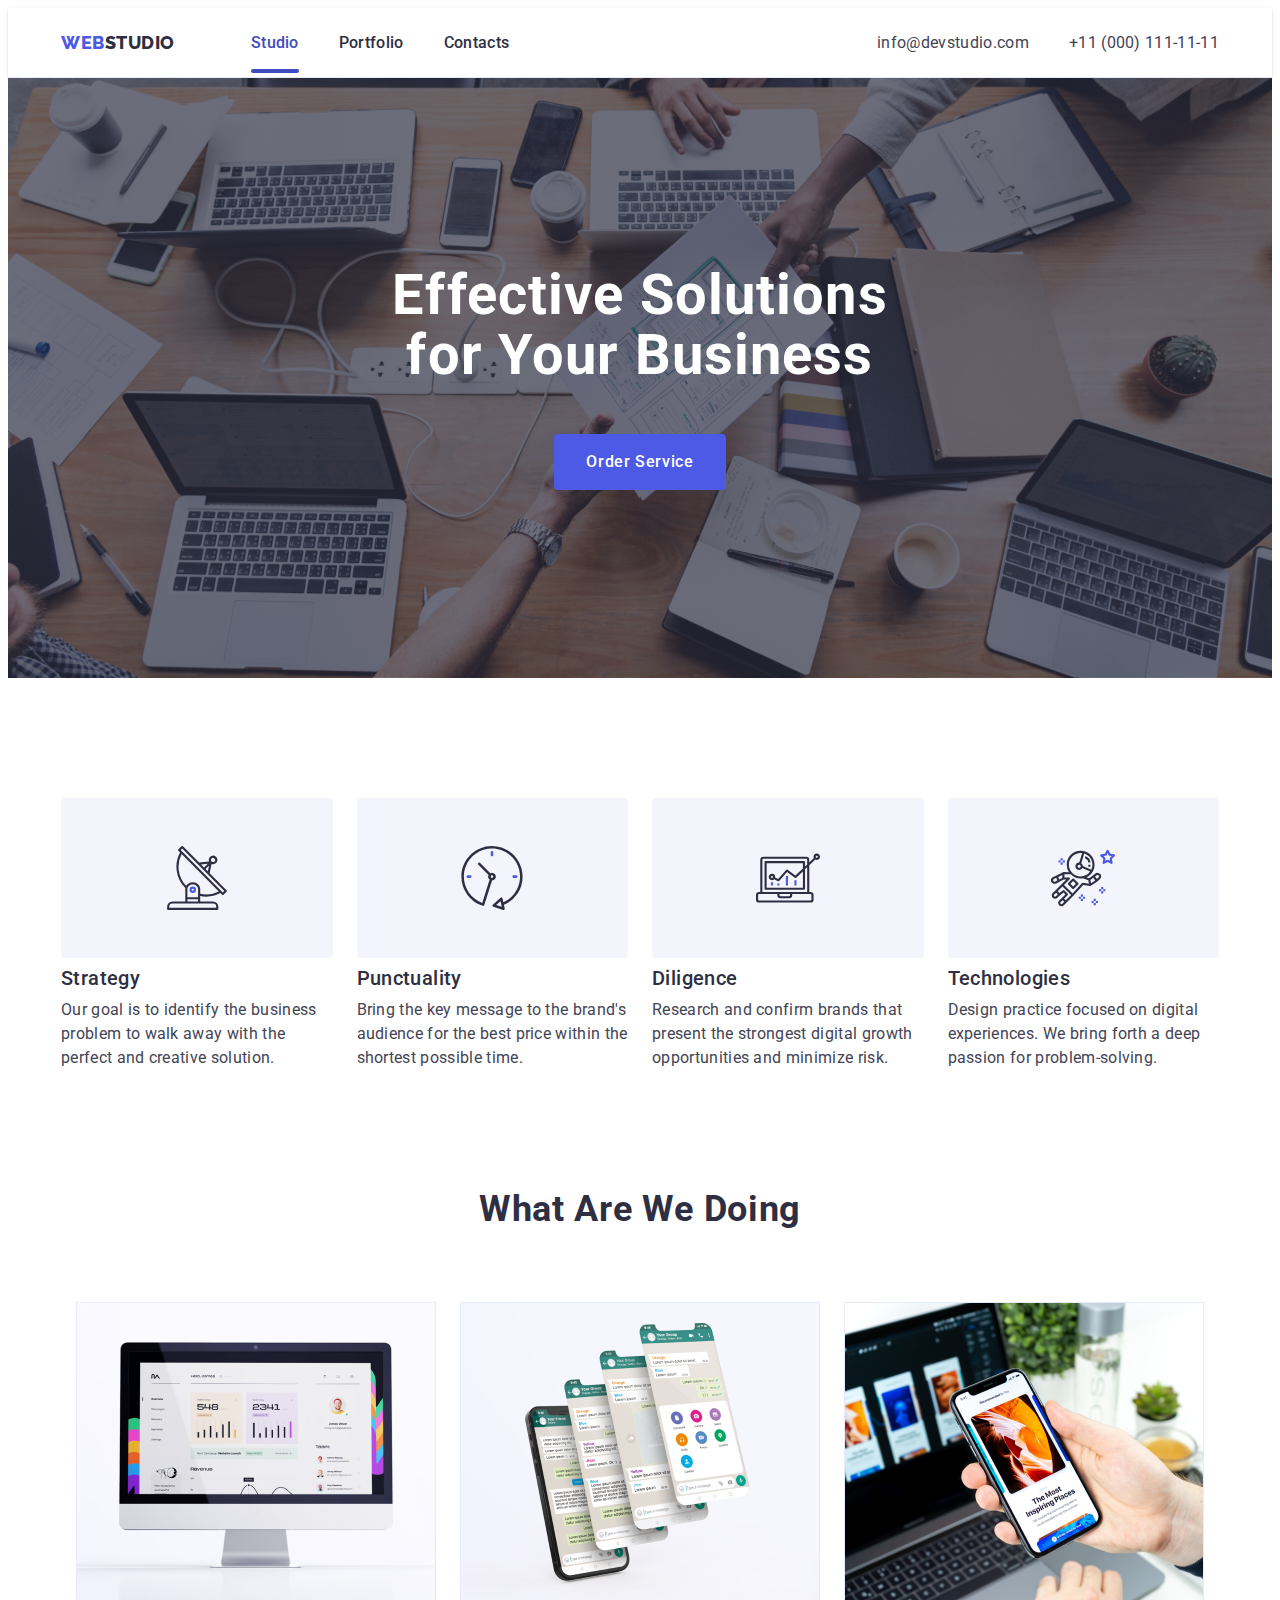
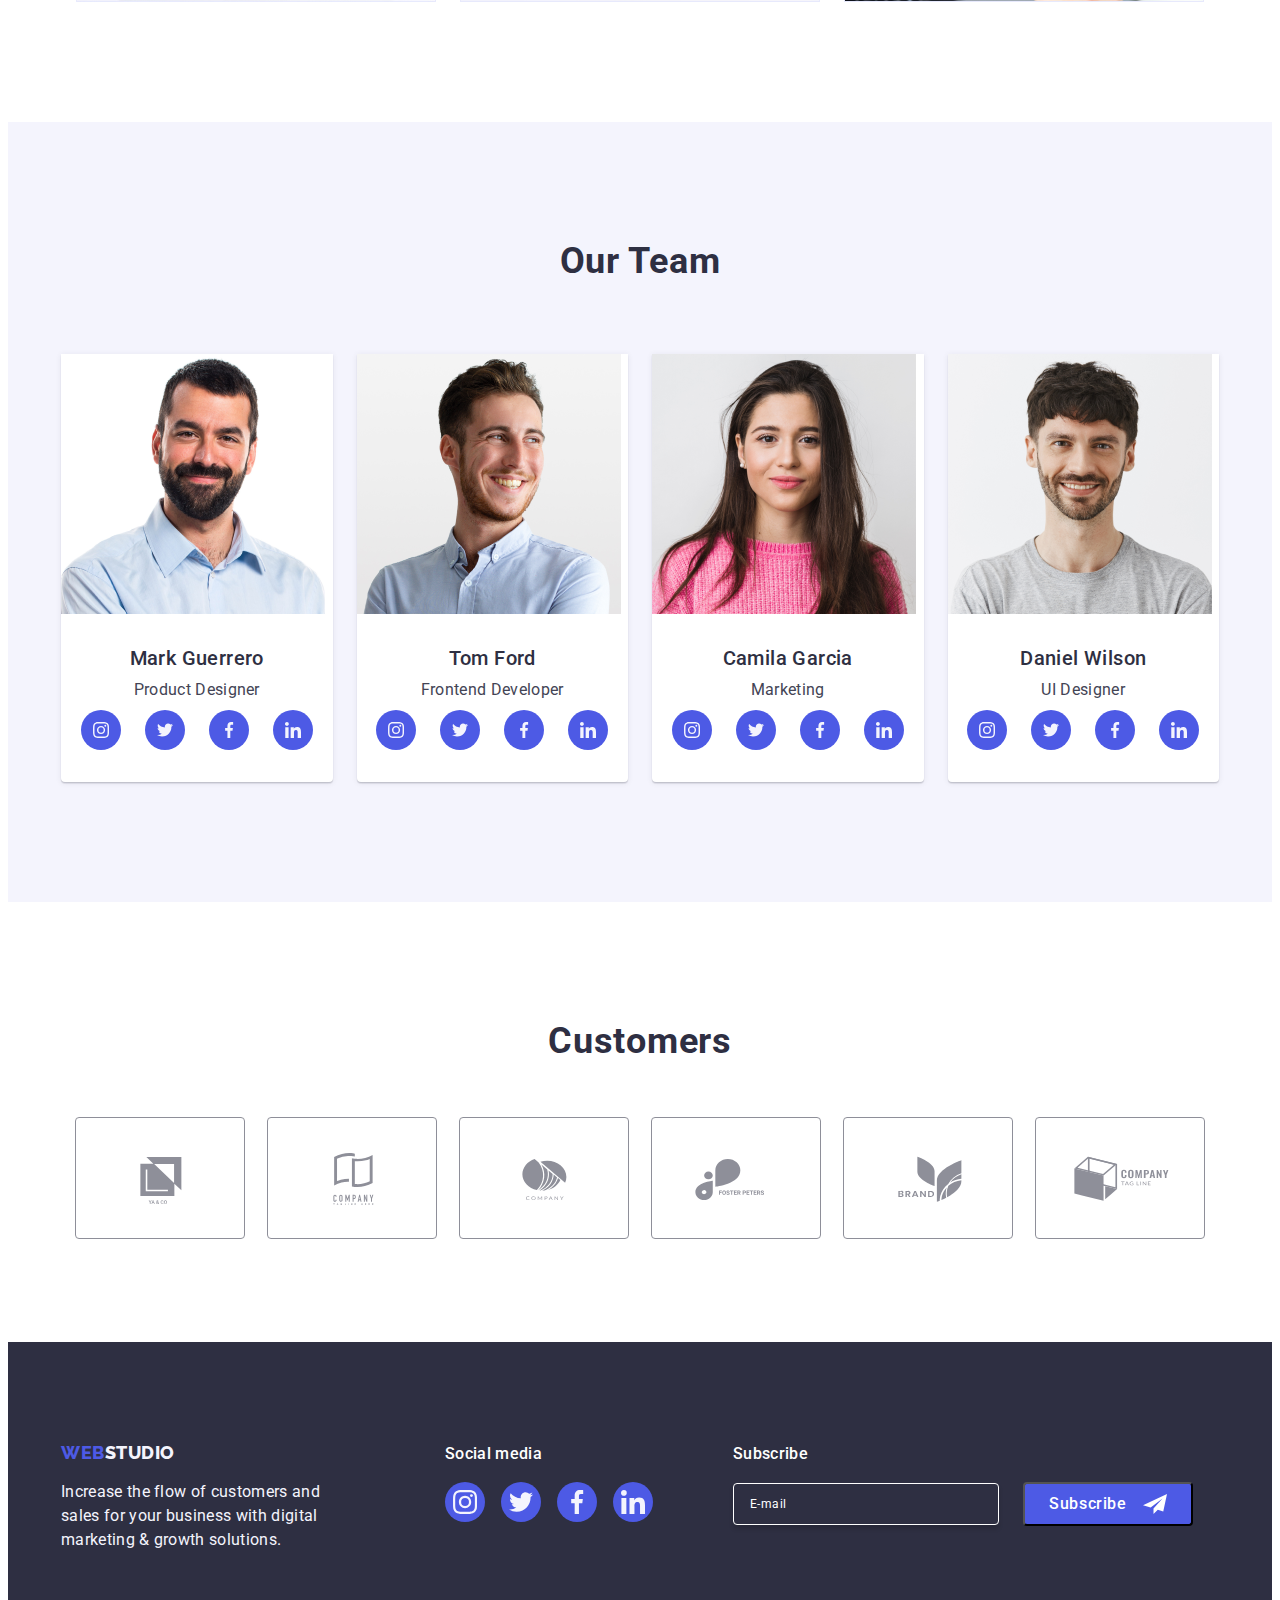
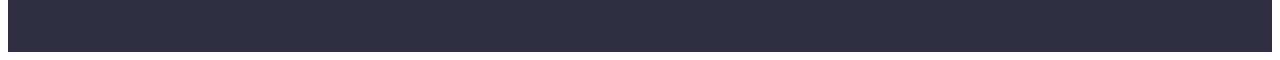
==== index.html @ 2dbfa227 "add" ====
<!DOCTYPE html>
<html lang="en">
  <head>
    <meta charset="UTF-8" />
    <meta http-equiv="X-UA-Compatible" content="IE=edge" />
    <meta name="viewport" content="width=device-width, initial-scale=1.0" />
    <title>goit-markup-hw-01</title>
    <link rel="preconnect" href="https://fonts.googleapis.com" />
    <link rel="preconnect" href="https://fonts.gstatic.com" crossorigin />
    <link
      href="https://fonts.googleapis.com/css2?family=Raleway:wght@800&family=Roboto:wght@400;500;700;900&display=swap"
      rel="stylesheet"
    />
    <link
      rel="stylesheet"
      href="https://cdnjs.cloudflare.com/ajax/libs/modern-normalize/2.0.0/modern-normalize.min.css"
      integrity="sha512-4xo8blKMVCiXpTaLzQSLSw3KFOVPWhm/TRtuPVc4WG6kUgjH6J03IBuG7JZPkcWMxJ5huwaBpOpnwYElP/m6wg=="
      crossorigin="anonymous"
      referrerpolicy="no-referrer"
    />
    <link rel="stylesheet" href="./css/styles.css" />
  </head>
  <body>
    <!--Header blok-->
    <header class="header">
      <div class="container header-container">
        <nav class="nav">
          <a class="link link-web" href="./index.html">Web<span class="dark-link">Studio</span></a>
          <ul class="list">
            <li class="list-sublist">
              <a class="link sublist active" href="./index.html">Studio</a>
            </li>
            <li class="list-sublist">
              <a class="link sublist" href="./portfolio.html">Portfolio</a>
            </li>
            <li class="list-sublist">
              <a class="link sublist" href="">Contacts</a>
            </li>
          </ul>
        </nav>
        <address class="address">
          <ul class="list address-list">
            <li>
              <a class="list link address-item" href="mailto:info@devstudio.com"
                >info@devstudio.com</a
              >
            </li>
            <li>
              <a class="list link address-item" href="tel:+110001111111">+11 (000) 111-11-11</a>
            </li>
          </ul>
        </address>
      </div>
    </header>
    <!--Main blok-->
    <main class="main">
      <!--Hero section-->
      <section class="hero">
        <div class="container">
          <h1 class="title main-title">Effective Solutions for Your Business</h1>
          <button class="button-hero" type="button" data-modal-open>Order Service</button>
        </div>
      </section>
      <!--Feature section-->
      <section class="feature">
        <div class="container container-feature">
          <h2 hidden class="visually-hidden">future opportunities</h2>
          <ul class="list list-feature">
            <li class="feature-item">
              <div class="item-feature-icon">
                <svg class="icon-feature" width="64" height="64">
                  <use href="./images/icons.svg#antenna-1"></use>
                </svg>
              </div>
              <h3 class="feature-title">Strategy</h3>
              <p class="feature-text">
                Our goal is to identify the business problem to walk away with the perfect and
                creative solution.
              </p>
            </li>
            <li class="feature-item">
              <div class="item-feature-icon">
                <svg class="icon-feature" width="64" height="64">
                  <use href="./images/icons.svg#clock-1"></use>
                </svg>
              </div>
              <h3 class="feature-title">Punctuality</h3>
              <p class="feature-text">
                Bring the key message to the brand's audience for the best price within the shortest
                possible time.
              </p>
            </li>
            <li class="feature-item">
              <div class="item-feature-icon">
                <svg class="icon-feature" width="64" height="64">
                  <use href="./images/icons.svg#diagram-1"></use>
                </svg>
              </div>
              <h3 class="feature-title">Diligence</h3>
              <p class="feature-text">
                Research and confirm brands that present the strongest digital growth opportunities
                and minimize risk.
              </p>
            </li>
            <li class="feature-item">
              <div class="item-feature-icon">
                <svg class="icon-feature" width="64" height="64">
                  <use href="./images/icons.svg#astronaut-1"></use>
                </svg>
              </div>
              <h3 class="feature-title">Technologies</h3>
              <p class="feature-text">
                Design practice focused on digital experiences. We bring forth a deep passion for
                problem-solving.
              </p>
            </li>
          </ul>
        </div>
      </section>
      <!--Doing section-->
      <section class="doing">
        <div class="container doing-container">
          <h2 class="title title-doing">What are we doing</h2>
          <ul class="list picture-list">
            <li class="doing-img">
              <img
                class="doing-item"
                src="./images/img1doing.jpg"
                alt="laptop"
                width="360"
                height="300"
              />
            </li>
            <li class="doing-img">
              <img
                class="doing-item"
                src="./images/img2doing.jpg"
                alt="phons"
                width="360"
                height="300"
              />
            </li>
            <li class="doing-img">
              <img
                class="doing-item"
                src="./images/img3doing.jpg"
                alt="laptop and phon"
                width="360"
                height="300"
              />
            </li>
          </ul>
        </div>
      </section>
      <!--Team section-->
      <section class="team">
        <div class="container">
          <h2 class="title title-team">Our Team</h2>
          <ul class="list list-team">
            <li class="item">
              <img
                class="team-foto"
                src="./images/imgMarkGuerrero.jpg"
                alt="Product Designer"
                width="264"
                height="260"
              />
              <div class="team-bottomcard">
                <h3 class="team-title">Mark Guerrero</h3>
                <p class="team-text">Product Designer</p>
                <ul class="team-items">
                  <li class="team-item">
                    <a class="link-team" href="">
                      <svg class="icon-team" width="16" height="16">
                        <use href="./images/icons.svg#instagram"></use>
                      </svg>
                    </a>
                  </li>
                  <li class="team-item">
                    <a class="link-team" href="">
                      <svg class="icon-team" width="16" height="16">
                        <use href="./images/icons.svg#twitter"></use>
                      </svg>
                    </a>
                  </li>
                  <li class="team-item">
                    <a class="link-team" href="">
                      <svg class="icon-team" width="16" height="16">
                        <use href="./images/icons.svg#facebook"></use>
                      </svg>
                    </a>
                  </li>
                  <li class="team-item">
                    <a class="link-team" href="">
                      <svg class="icon-team" width="16" height="16">
                        <use href="./images/icons.svg#linkedin"></use>
                      </svg>
                    </a>
                  </li>
                </ul>
              </div>
            </li>
            <li class="item">
              <img
                class="team-foto"
                src="./images/imgTomFord.jpg"
                alt="Frontend Developer"
                width="264"
                height="260"
              />
              <div class="team-bottomcard">
                <h3 class="team-title">Tom Ford</h3>
                <p class="team-text">Frontend Developer</p>
                <ul class="team-items">
                  <li class="team-item">
                    <a class="link-team" href="">
                      <svg class="icon-team" width="16" height="16">
                        <use href="./images/icons.svg#instagram"></use>
                      </svg>
                    </a>
                  </li>
                  <li class="team-item">
                    <a class="link-team" href="">
                      <svg class="icon-team" width="16" height="16">
                        <use href="./images/icons.svg#twitter"></use>
                      </svg>
                    </a>
                  </li>
                  <li class="team-item">
                    <a class="link-team" href="">
                      <svg class="icon-team" width="16" height="16">
                        <use href="./images/icons.svg#facebook"></use>
                      </svg>
                    </a>
                  </li>
                  <li class="team-item">
                    <a class="link-team" href="">
                      <svg class="icon-team" width="16" height="16">
                        <use href="./images/icons.svg#linkedin"></use>
                      </svg>
                    </a>
                  </li>
                </ul>
              </div>
            </li>
            <li class="item">
              <img
                class="team-foto"
                src="./images/imgCamilaGarcia.jpg"
                alt="Marketing"
                width="264"
                height="260"
              />
              <div class="team-bottomcard">
                <h3 class="team-title">Camila Garcia</h3>
                <p class="team-text">Marketing</p>
                <ul class="team-items">
                  <li class="team-item">
                    <a class="link-team" href="">
                      <svg class="icon-team" width="16" height="16">
                        <use href="./images/icons.svg#instagram"></use>
                      </svg>
                    </a>
                  </li>
                  <li class="team-item">
                    <a class="link-team" href="">
                      <svg class="icon-team" width="16" height="16">
                        <use href="./images/icons.svg#twitter"></use>
                      </svg>
                    </a>
                  </li>
                  <li class="team-item">
                    <a class="link-team" href="">
                      <svg class="icon-team" width="16" height="16">
                        <use href="./images/icons.svg#facebook"></use>
                      </svg>
                    </a>
                  </li>
                  <li class="team-item">
                    <a class="link-team" href="">
                      <svg class="icon-team" width="16" height="16">
                        <use href="./images/icons.svg#linkedin"></use>
                      </svg>
                    </a>
                  </li>
                </ul>
              </div>
            </li>
            <li class="item">
              <img
                class="team-foto"
                src="./images/imgDanielWilson.jpg"
                alt="UI Designer"
                width="264"
                height="260"
              />
              <div class="team-bottomcard">
                <h3 class="team-title">Daniel Wilson</h3>
                <p class="team-text">UI Designer</p>
                <ul class="team-items">
                  <li class="team-item">
                    <a class="link-team" href="">
                      <svg class="icon-team" width="16" height="16">
                        <use href="./images/icons.svg#instagram"></use>
                      </svg>
                    </a>
                  </li>
                  <li class="team-item">
                    <a class="link-team" href="">
                      <svg class="icon-team" width="16" height="16">
                        <use href="./images/icons.svg#twitter"></use>
                      </svg>
                    </a>
                  </li>
                  <li class="team-item">
                    <a class="link-team" href="">
                      <svg class="icon-team" width="16" height="16">
                        <use href="./images/icons.svg#facebook"></use>
                      </svg>
                    </a>
                  </li>
                  <li class="team-item">
                    <a class="link-team" href="">
                      <svg class="icon-team" width="16" height="16">
                        <use href="./images/icons.svg#linkedin"></use>
                      </svg>
                    </a>
                  </li>
                </ul>
              </div>
            </li>
          </ul>
        </div>
      </section>
      <!--Customers blok-->
      <section class="customers">
        <div class="container">
          <h2 class="title title-customer">Customers</h2>
          <ul class="list-coctumers">
            <li class="item-customer">
              <a class="link customer-link" href="">
                <svg class="icon-customer" width="104" height="56">
                  <use href="./images/icons.svg#Logo-1"></use>
                </svg>
              </a>
            </li>
            <li class="item-customer">
              <a class="link customer-link" href="">
                <svg class="icon-customer" width="104" height="56">
                  <use href="./images/icons.svg#Logo-2"></use>
                </svg>
              </a>
            </li>
            <li class="item-customer">
              <a class="link customer-link" href="">
                <svg class="icon-customer" width="104" height="56">
                  <use href="./images/icons.svg#Logo-3"></use>
                </svg>
              </a>
            </li>
            <li class="item-customer">
              <a class="link customer-link" href="">
                <svg class="icon-customer" width="104" height="56">
                  <use href="./images/icons.svg#Logo-4"></use>
                </svg>
              </a>
            </li>
            <li class="item-customer">
              <a class="link customer-link" href="">
                <svg class="icon-customer" width="104" height="56">
                  <use href="./images/icons.svg#Logo-5"></use>
                </svg>
              </a>
            </li>
            <li class="item-customer">
              <a class="link customer-link" href="">
                <svg class="icon-customer" width="104" height="56">
                  <use href="./images/icons.svg#Logo-6"></use>
                </svg>
              </a>
            </li>
          </ul>
        </div>
      </section>
    </main>

    <!--Footer blok-->

    <footer class="footer">
      <div class="container footer-container">
        <div class="footerblok">
          <a class="link link-web" href="./index.html">Web<span class="wite-link">Studio</span></a>
          <p class="footer-text">
            Increase the flow of customers and sales for your business with digital marketing &
            growth solutions.
          </p>
        </div>
        <div class="social-footerblok">
          <p class="foter-title">Social media</p>
          <ul class="footer-items">
            <li class="footer-item">
              <a class="link-footer" href="">
                <svg class="icon-footer" width="24" height="24">
                  <use href="./images/icons.svg#instagram"></use>
                </svg>
              </a>
            </li>
            <li class="footer-item">
              <a class="link-footer" href="">
                <svg class="icon-footer" width="24" height="24">
                  <use href="./images/icons.svg#twitter"></use>
                </svg>
              </a>
            </li>
            <li class="footer-item">
              <a class="link-footer" href="">
                <svg class="icon-footer" width="24" height="24">
                  <use href="./images/icons.svg#facebook"></use>
                </svg>
              </a>
            </li>
            <li class="footer-item">
              <a class="link-footer" href="">
                <svg class="icon-footer" width="24" height="24">
                  <use href="./images/icons.svg#linkedin"></use>
                </svg>
              </a>
            </li>
          </ul>
        </div>
        <div class="subscribe-container">
          <p class="subscribe-title">Subscribe</p>
          <form class="footer-form" name="Subscribe" autocomplete="off" novalidate>
            <label class="footer-label">
              <input class="form-mail" type="mail" name="email_address" placeholder="E-mail" />
            </label>
            <button class="subscribe-button" type="submit">
              Subscribe
              <svg class="icon-subscribe" width="24" height="24">
                <use href="/images/icons.svg#icon-Subscribe"></use>
              </svg>
            </button>
          </form>
        </div>
      </div>
    </footer>

    <!--Modal window-->

    <div class="backdrop is-hidden" data-modal>
      <div class="modal">
        <button class="modal-btn" type="button" data-modal-close>
          <svg class="modal-icon" width="8" height="8">
            <use href="./images/icons.svg#icon-black"></use>
          </svg>
        </button>

        <strong class="modal-title">Leave your contacts and we will call you back</strong>
        <form class="modal-form">
          <label class="modal-form-lable">
            <span class="modal-form-span">Name</span>
            <input class="modal-form-input" type="text" name="user_name" autofocus />
            <svg class="modal-form-icon" width="18" height="18">
              <use href="./images/icons.svg#icon-person"></use>
            </svg>
          </label>
          <label class="modal-form-lable">
            <span class="modal-form-span">Phone</span>
            <input class="modal-form-input" type="tel" name="user_phone" />
            <svg class="modal-form-icon" width="18" height="24">
              <use href="./images/icons.svg#icon-phone"></use>
            </svg>
          </label>
          <label class="modal-form-lable">
            <span class="modal-form-span">Email</span>
            <input class="modal-form-input" type="email" name="user_email" />
            <svg class="modal-form-icon" width="18" height="24">
              <use href="./images/icons.svg#icon-email"></use>
            </svg>
          </label>
          <label class="modal-form-lable">
            <span class="modal-form-span">Comment</span>
            <textarea class="modal-form-textaria" name="" placeholder="Text input"></textarea>
          </label>
          <button class="button-hero" type="submit">Send</button>
        </form>
      </div>
    </div>
    <script src="./js/modal.js"></script>
  </body>
</html>
---- css/styles.css ----
:root{
  --text-color:#434455;
  --title-color:#2E2F42;
  --bg-color:#2E2F42;
  --color-wite:#FFFFFF;
  --bg-team-text:#F4F4FD;
  --cornflower: #E7E9FC;
  --lightslate: #8E8F99;
  --color-ocean: #404BBF;

}

/*Reset*/


body{
  font-family: 'Roboto', sans-serif;
  color:var(--text-color);
  background-color:var(--color-wite);
}

img {
  display: block;
  max-width: 100%;
  height: auto;
}


h1, h2, h3, h4, h5, h6,p{
  margin: 0;
}
ul, ol{
  margin: 0;
  padding: 0;
  list-style-type: none;
}
.list{
  list-style: none;
  font-style: normal;
}
.link{
  text-decoration: none;
}
.visually-hidden {
  position: absolute;
  width: 1px;
  height: 1px;
  margin: -1px;
  border: 0;
  padding: 0;
  white-space: nowrap;
  clip-path: inset(100%);
  clip: rect(0 0 0 0);
  overflow: hidden;
}

.container{
  max-width: 1158px;
  padding: 0 15px;
  margin: 0 auto;
  }

 /*header*/

.header{
  border-bottom: 1px solid var(--cornflower, #E7E9FC);
  max-width: 1440px;
  margin: 0 auto;
  box-shadow: 0px 2px 1px rgba(46, 47, 66, 0.08),
    0px 1px 1px rgba(46, 47, 66, 0.16),
    0px 1px 6px rgba(46, 47, 66, 0.08);
  }

.header-container{
  display: flex;
  align-items: center;
  justify-content: space-between;
  margin: 0 auto;
}
.nav{
  display: flex;
  align-items: center;
  justify-content: space-between;
}
.nav .list{
  display: flex;
  align-items: center;
  gap: 40px;
}
.link{
  transition-property: color;
  transition-duration: 250ms;
  transition-timing-function:cubic-bezier(0.4, 0, 0.2, 1);
}
.link:hover,
.link:focus{
  color: var(--color-ocean);
}
 .link-web{
    font-family: 'Raleway', sans-serif;
    font-weight: 800;
    font-size: 18px;
    line-height: 1.17;
    text-transform: uppercase;
    letter-spacing: 0.03em;
    color:#4D5AE5;
    margin-right: 76px;
    padding-top: 24px;
    padding-bottom: 24px;
}
.dark-link{
 color: var(--title-color);
}
.wite-link{
  color: var(--bg-team-text);
}
.sublist.active{
  color: var(--color-ocean);
}

.sublist {
  position: relative;
  font-weight: 500;
  font-size: 16px;
  line-height: 1.5;
  color: var(--title-color);
  letter-spacing: 0.02em;
}

.sublist.active::after{
content: "";
display: block;
  position: absolute;
  bottom: -1px;
  left: 0;
  width: 100%;
  height: 4px;
  border-radius: 2px;
  background: var(--color-ocean);
  margin-bottom: -20px;
}

.address{
margin-left: auto;
}
.address-list{
display: flex;
font-style: normal;
gap: 40px;
}
.address-item {
  font-size: 16px;
  line-height: 1.5;
  color: var(--text-color);
  letter-spacing: 0.02em;
}

/*hero*/


.hero{
  max-width: 1440px;
  margin: 0 auto;
  padding: 188px 0;
  background-color:var(--bg-color);
  background-image: linear-gradient(rgba(46, 47, 66, 0.70), rgba(46, 47, 66, 0.70)), url(../images/people-office.jpg);
  background-repeat: no-repeat;
  background-position: center;
  background-size: cover;
}
.main-title {
   margin: 0 auto;
    max-width: 496px;
    margin-bottom: 48px;
    font-weight: 700;
    font-size: 56px;
    line-height: 1.07;
    letter-spacing: 0.02em;
    color:var(--color-wite);
}

.button-hero{
  display: block;
  margin: 0 auto;
  padding: 16px 32px;
  background-color: #4D5AE5;
  border-radius: 4px;
  min-width: 169px;
  height: 56px;
  border: none;
  cursor: pointer;
  font-family: inherit;
  font-weight: 500;
  font-size: 16px;
  line-height: 1.5;
  letter-spacing: 0.04em;
  color:var(--color-wite);
  transition-property: background-color;
  transition-duration: 250ms;
  transition-timing-function: cubic-bezier(0.4, 0, 0.2, 1);
}
.button-hero:hover,
.button-hero:focus{
background-color: var(--color-ocean);
}


/*feature*/


.feature {
  padding-top: 120px;
  padding-bottom: 120px;
}

.list-feature{
  display: flex;
  gap: 24px;
}
.feature-item{
width: calc((100% - 3 * 24px) / 4);

}
.feature-title {
  margin-bottom: 8px;
  font-weight: 500;
  font-size: 20px;
  line-height: 1.2;
  letter-spacing: 0.02em;
  color: var(--title-color);
}
.feature-text {
  font-size: 16px;
  line-height: 24px;
  letter-spacing: 0.02em
}
.title {
  text-align: center;
}

.item-feature-icon{
  display: flex;
  align-items: center;
  justify-content: center;
  height: 112px;
  padding: 24px 100px;
  border-radius: 4px;
    background: var(--cloud, #F4F4FD);
    margin-bottom: 8px;
}

/*doing*/


.doing{
  margin: 0 auto;
  display: flex;
  flex-direction: column;
  padding-bottom: 120px;
}

.picture-list{
  display: flex;
  gap: 24px;
}

.title-doing {
    margin-bottom: 72px;
    font-weight: 700;
    font-size: 36px;
    line-height: 1.11;
    letter-spacing: 0.02em;
    text-transform: capitalize;
    color: var(--title-color);
}
.doing-img{
  width: calc((100% - 2 * 24px) / 3);
}

/*team*/

.team{
  padding-top: 120px;
  padding-bottom: 120px;
  background-color: var(--bg-team-text);
}

.title-team {
  margin-bottom: 72px;
  font-weight: 700;
  font-size: 36px;
  line-height: 1.11;
  letter-spacing: 0.02em;
  text-transform: capitalize;
  color: var(--title-color);
}
.item{
  width: calc((100% - 3 * 24px) / 4);
  background: #FFFFFF;
  border-radius: 0px 0px 4px 4px;
  box-shadow: 0px 2px 1px 0px rgba(46, 47, 66, 0.08), 0px 1px 1px 0px rgba(46, 47, 66, 0.16), 0px 1px 6px 0px rgba(46, 47, 66, 0.08);
}
.list-team {
  display: flex;
  margin: 0 auto;
  justify-content: center;
  align-items: center;
  gap: 24px;
}

.team-bottomcard{
  padding: 32px 0;
}
.team-title {
    margin-bottom: 8px;
    font-weight: 500;
    font-size: 20px;
    line-height: 1.2;
    text-align: center;
    letter-spacing: 0.02em;
    color: var(--title-color);
}
.team-text {
    font-size: 16px;
    line-height: 1.5;
    text-align: center;
    letter-spacing: 0.02em;
}

.team-items{
  display: flex;
  justify-content: center;
  align-items: center;
  gap: 24px;
}
.team-item{
  width: 40px;
  height: 40px;
  margin-top: 8px;

}
.link-team{
width: 100%;
height: 100%;
background-color: #4D5AE5;
border-radius: 50%;
display: flex;
 justify-content: center;
  align-items: center;
  transition: background-color 250ms cubic-bezier(0.4, 0, 0.2, 1);
}
.icon-team{
  width: 16px;
  height: 16px;
  fill:#F4F4FD
}
.link-team:hover,
.link-team:focus{
  background-color: var(--color-ocean);
}

/*customers*/

.title-customer{
  font-size: 36px;
  font-weight: 700;
  line-height: 1.11;
  letter-spacing: 0.72px;
  text-transform: capitalize;
  margin-bottom: 72px;
  color:#2E2F42;
}
.customers{
  padding-top: 120px;
  padding-bottom: 120px;
}
.list-coctumers{
  display: flex;
  justify-content: center;
  align-items: center;
  gap: 24px;
}
.item-customer{
  width: 168px;
  height: 88px;
  display: inline-flex;
  justify-content: center;
  align-items: center;
  padding: 0;
  margin: 0;
}
.customer-link:hover,
.customer-link:focus{
border-color: var(--color-ocean);
color: var(--color-ocean);
border-radius: 4px;
border: 1px solid var(--color-ocean);
}
.customer-link{
width: 100%;
height: 100%;
color:#8E8F99;
border-radius: 4px;
display: flex;
justify-content: center;
align-items: center;
padding: 16px 32px;
border: 1px solid var(--lightslate, #8E8F99);
transition: border-color 250ms cubic-bezier(0.4, 0, 0.2, 1),color 250ms cubic-bezier(0.4, 0, 0.2, 1);
}
.icon-customer{
fill: currentColor;
transition: fill 250ms cubic-bezier(0.4, 0, 0.2, 1);
}

 /*portfolio*/

.cards{
  padding-top: 96px;
  padding-bottom: 120px
}

.list-buttons{
  display: flex;
  justify-content: center;
  align-items: center;
  gap: 24px;
  margin-bottom: 72px;
}
.portfolio-link{
  display: block;
  transition: box-shadow 250ms cubic-bezier(0.4, 0, 0.2, 1);
}
.portfolio-link:hover{
  box-shadow: 0px 1px 6px rgba(46, 47, 66, 0.08),
  0px 1px 1px rgba(46, 47, 66, 0.16),
  0px 2px 1px rgba(46, 47, 66, 0.08);;
}
.list-cards{
  display: flex;
  flex-wrap: wrap;
  column-gap: 24px;
  row-gap: 48px;
}
.card-list{
  width: calc((100% - 2 * 24px) / 3);
  transition-property: box-shadow;
  transition-duration: 250ms;
  transition-timing-function: cubic-bezier(0.4, 0, 0.2, 1);
}
.card-list:hover{
  box-shadow: 0px 2px 1px 0px rgba(46, 47, 66, 0.08), 0px 1px 1px 0px rgba(46, 47, 66, 0.16), 0px 1px 6px 0px rgba(46, 47, 66, 0.08);
}
.buttons-button{
  font-family: inherit;
  font-weight: 500;
  font-size: 16px;
  line-height: 1.5;
  text-align: center;
  letter-spacing: 0.04em;
  color: #4D5AE5;
  background-color: #F4F4FD;
  cursor: pointer;
  padding: 12px 24px;
  border-radius: 4px;
  border: 1px solid var(--cornflower);
  transition: color 250ms cubic-bezier(0.4, 0, 0.2, 1),
  background-color 250ms cubic-bezier(0.4, 0, 0.2, 1),
  border-color 250ms cubic-bezier(0.4, 0, 0.2, 1),
  box-shadow 250ms cubic-bezier(0.4, 0, 0.2, 1);
}
.buttons-button:hover,
.buttons-button:focus{
  background-color: var(--color-ocean);
  color:var(--color-wite);
  border: 1px solid transparent;
  box-shadow:0px 3px 1px rgba(0, 0, 0, 0.1),
  0px 2px 1px rgba(0, 0, 0, 0.08),
  0px 2px 2px rgba(0, 0, 0, 0.12);
}
.portfolio-link:hover .overlay{
  transform: translateY(0);
}
.card-img{
  position: relative;
  overflow: hidden;
}
.overlay{
  width: 100%;
  height: 100%;
  position: absolute;
  top:0;
  left: 0;
  font-size: 16px;
  font-weight: 400;
  line-height: 1.5;
  letter-spacing: 0.02em;
  padding: 40px 32px;
  color: #F4F4FD;
  background-color: #4D5AE5;
  transform: translateY(100%);
  transition: transform 250ms cubic-bezier(0.4, 0, 0.2, 1);
}
.cards-title {
  font-weight: 500;
  font-size: 20px;
  line-height: 1.2;
  letter-spacing: 0.02em;
  color: var(--title-color);
  margin-bottom: 8px;
}
.cards-text {
  font-size: 16px;
  line-height: 1.5;
  letter-spacing: 0.02em;
  color:var(--text-color);
}
.card-bottomcard{
padding: 32px 16px 32px 16px;
border-right: 1px solid var(--cornflower);
border-left: 1px solid var(--cornflower);
border-bottom: 1px solid var(--cornflower);
}

/*footer*/


.footer {
  padding: 100px 0;
  background-color: var(--bg-color);
}
.footer-container{
  display: flex;
  justify-content: baseline;
  align-items: baseline;
}
.footer-text {

  max-width: 264px;
  font-weight: 400;
  font-size: 16px;
  line-height: 1.5;
  letter-spacing: 0.02em;
  color: var(--bg-team-text);
  margin-top: 17.5px;
}

.footer-items{
  display: flex;
  justify-content: center;
  align-items: center;
  gap: 16px;
}
.footer-item{
  width: 40px;
  height: 40px;
}
.link-footer{
  display: flex;
  justify-content: center;
  align-items: center;
  width: 100%;
  height: 100%;
  background-color: #4D5AE5;
  border-radius: 50%;
  transition-property: background-color;
  transition-duration: 250ms;
  transition-timing-function: cubic-bezier(0.4, 0, 0.2, 1);
}
.link-footer:hover,
.link-footer:focus{
  background-color:#31d0aa;
}
.social-footerblok{
  margin-left: 120px;
}
.foter-title{
  color: var(--white, #FFF);
  font-size: 16px;
  font-weight: 500;
  line-height: 24px;
  letter-spacing: 0.32px;
  text-align:start;
  margin-bottom: 16px;
}
.icon-footer{
  fill:#F4F4FD;
}
.footer-form {
  display: flex;
  justify-content: flex-start;
  align-items: center;
  gap: 24px;
  margin-left: 80px;
}
.footer-label {

}

.subscribe-title {
  display: block;
  color: var(--white, #FFF);
  font-size: 16px;
  font-family: Roboto;
  font-style: normal;
  font-weight: 500;
  line-height: 1.5;
  letter-spacing: 0.32px;
  margin-bottom: 16px;
  margin-left: 80px;
}
.form-mail{
  padding: 0;
  width: 264px;
  height: 40px;
  flex-shrink: 0;
  border-radius: 4px;
  border: 1px solid var(--white, #FFF);
  box-shadow: 0px 4px 4px 0px rgba(0, 0, 0, 0.15);
  background-color: transparent;
}

.subscribe-button {
  color: var(--white, #FFF);
  text-align: center;
  font-size: 16px;
  font-family: Roboto;
  font-style: normal;
  font-weight: 500;
  line-height: 1.5;
  letter-spacing: 0.64px;
  display: inline-flex;
  padding: 8px 24px;
  justify-content: center;
  align-items: center;
  gap: 16px;
  border-radius: 4px;
  background: var(--iris, #4D5AE5);
}

.icon-subscribe {

}
.form-mail::placeholder{
  padding-left: 16px;
  color: var(--white, #FFF);
    font-size: 12px;
    font-family: Roboto;
    font-style: normal;
    font-weight: 400;
    line-height: 1.15;
    letter-spacing: 0.48px;
}

 /*  Modal window/  */

 .backdrop{
  position: fixed;
  top:0;
  left:0;
  width: 100%;
  height: 100%;
  background-color: rgba(46, 47, 66, 0.40);
  transition: opacity 250ms cubic-bezier(0.4, 0, 0.2, 1), visibility 250ms cubic-bezier(0.4, 0, 0.2, 1);
 }
.is-hidden{
  opacity: 0;
  pointer-events: none;
  visibility: hidden;

}
.modal{
  position: absolute;
  top: 50%;
  left: 50%;
  padding: 0 24px;
  transform: translate(-50%, -50%) scale(1);
  width: 408px;
  min-height: 584px;
  flex-shrink: 0;
  border-radius: 4px;
  background: #FCFCFC;
  box-shadow: 0px 1px 1px rgba(0, 0, 0, 0.14),
    0px 1px 3px rgba(0, 0, 0, 0.12),
    0px 2px 1px rgba(0, 0, 0, 0.2);
  transition: transform 250ms cubic-bezier(0.4, 0, 0.2, 1);
}
.backdrop .is-hidden .modal{
opacity: 0;
transform: translate(-50% -70%);
scale: (0);
}
.modal-btn{
  padding: 0;
  cursor: pointer;
  position: absolute;
  top: 24px;
  right: 24px;
  width: 24px;
  height: 24px;
  flex-shrink: 0;
  display: flex;
  justify-content: center;
  align-items: center;
  border-radius: 50%;
  border: 1px solid rgba(0, 0, 0, 0.10);
  background: var(--cornflower, #E7E9FC);
  transition: background-color 250ms cubic-bezier(0.4, 0, 0.2, 1), border 250ms cubic-bezier(0.4, 0, 0.2, 1);
}
.modal-btn:hover,
.modal-btn:focus{
background-color: var(--color-ocean);
border: none;
}
.modal-icon{
  fill:#2E2F42;
transition: fill 250ms cubic-bezier(0.4, 0, 0.2, 1);
}
.modal-btn:hover .modal-icon,
.modal-btn:focus .modal-icon{
  fill:#FFFFFF;
}

/*BLOK FORM*/

.modal-title{
  display: block;
  width: 360px;
  font-size: 16px;
  margin: 72px 0 16px 0;
  font-weight: 500;
  line-height: 1.5;
  letter-spacing: 0.32px;
  color: var(--navyblue, #2E2F42);
  text-align: center;
}
.modal-form-span{
  display: block;
  color: var(--lightslate, #8E8F99);
  font-size: 12px;
  line-height: 1.17;
  letter-spacing: 0.48px;
}
.modal-form-input{
  width: 100%;
  height: 40px;
  border-radius: 4px;
  padding: 8px 38px;
  border-radius: 4px;
  border: 1px solid var(--navyblue-modal, rgba(46, 47, 66, 0.40));
  outline: transparent;
  transition: border 250ms cubic-bezier(0.4, 0, 0.2, 1);
  }

.modal-form-input:focus{
border: 1px solid #4D5AE5;
}
.modal-form-input:focus + .modal-form-icon{
  fill:#4D5AE5;
}
.modal-form{
  display: flex;
    width: 360px;
    flex-direction: column;
    align-items: flex-start;
    gap: 8px;
}
.modal-form-lable{
  position: relative;
  width: 360px;
}
.modal-form-icon{
  position: absolute;
  bottom:8px;
  left:16px;
  fill: #2E2F42;
}
.modal-form-textaria{
  padding-top: 8px;
  padding-left: 16px;
  margin-bottom: 16px;
  font-size: 12px;
  line-height: 14px;
  letter-spacing: 0.48px;
  width: 360px;
  height: 120px;
  flex-shrink: 0;
  outline: transparent;
  border-radius: 4px;
  border: 1px solid var(--navyblue-modal, rgba(46, 47, 66, 0.40));
  transition: border 250ms cubic-bezier(0.4, 0, 0.2, 1);
}
.modal-form-textaria::placeholder{
  color: var(--navyblue-modal, rgba(46, 47, 66, 0.40));
}
.modal-form-textaria:focus{
border: 1px solid #4D5AE5;
}
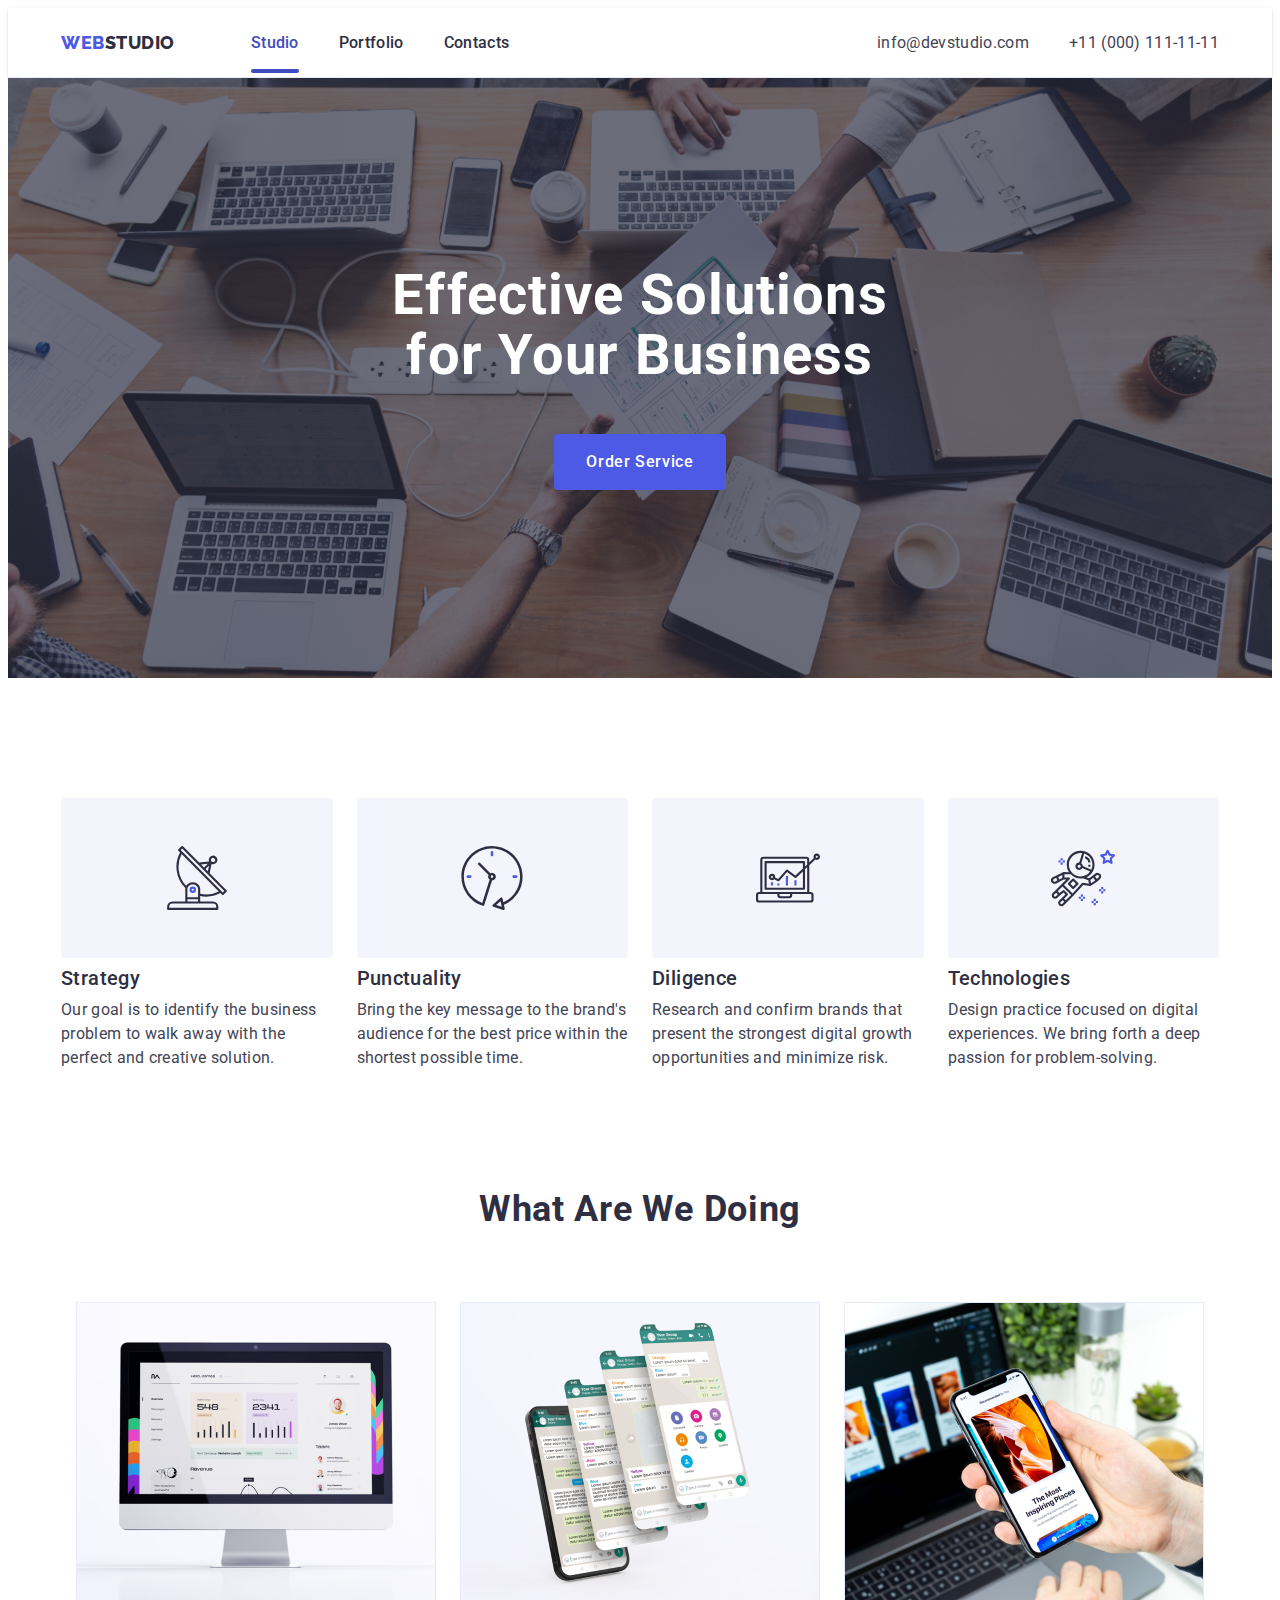
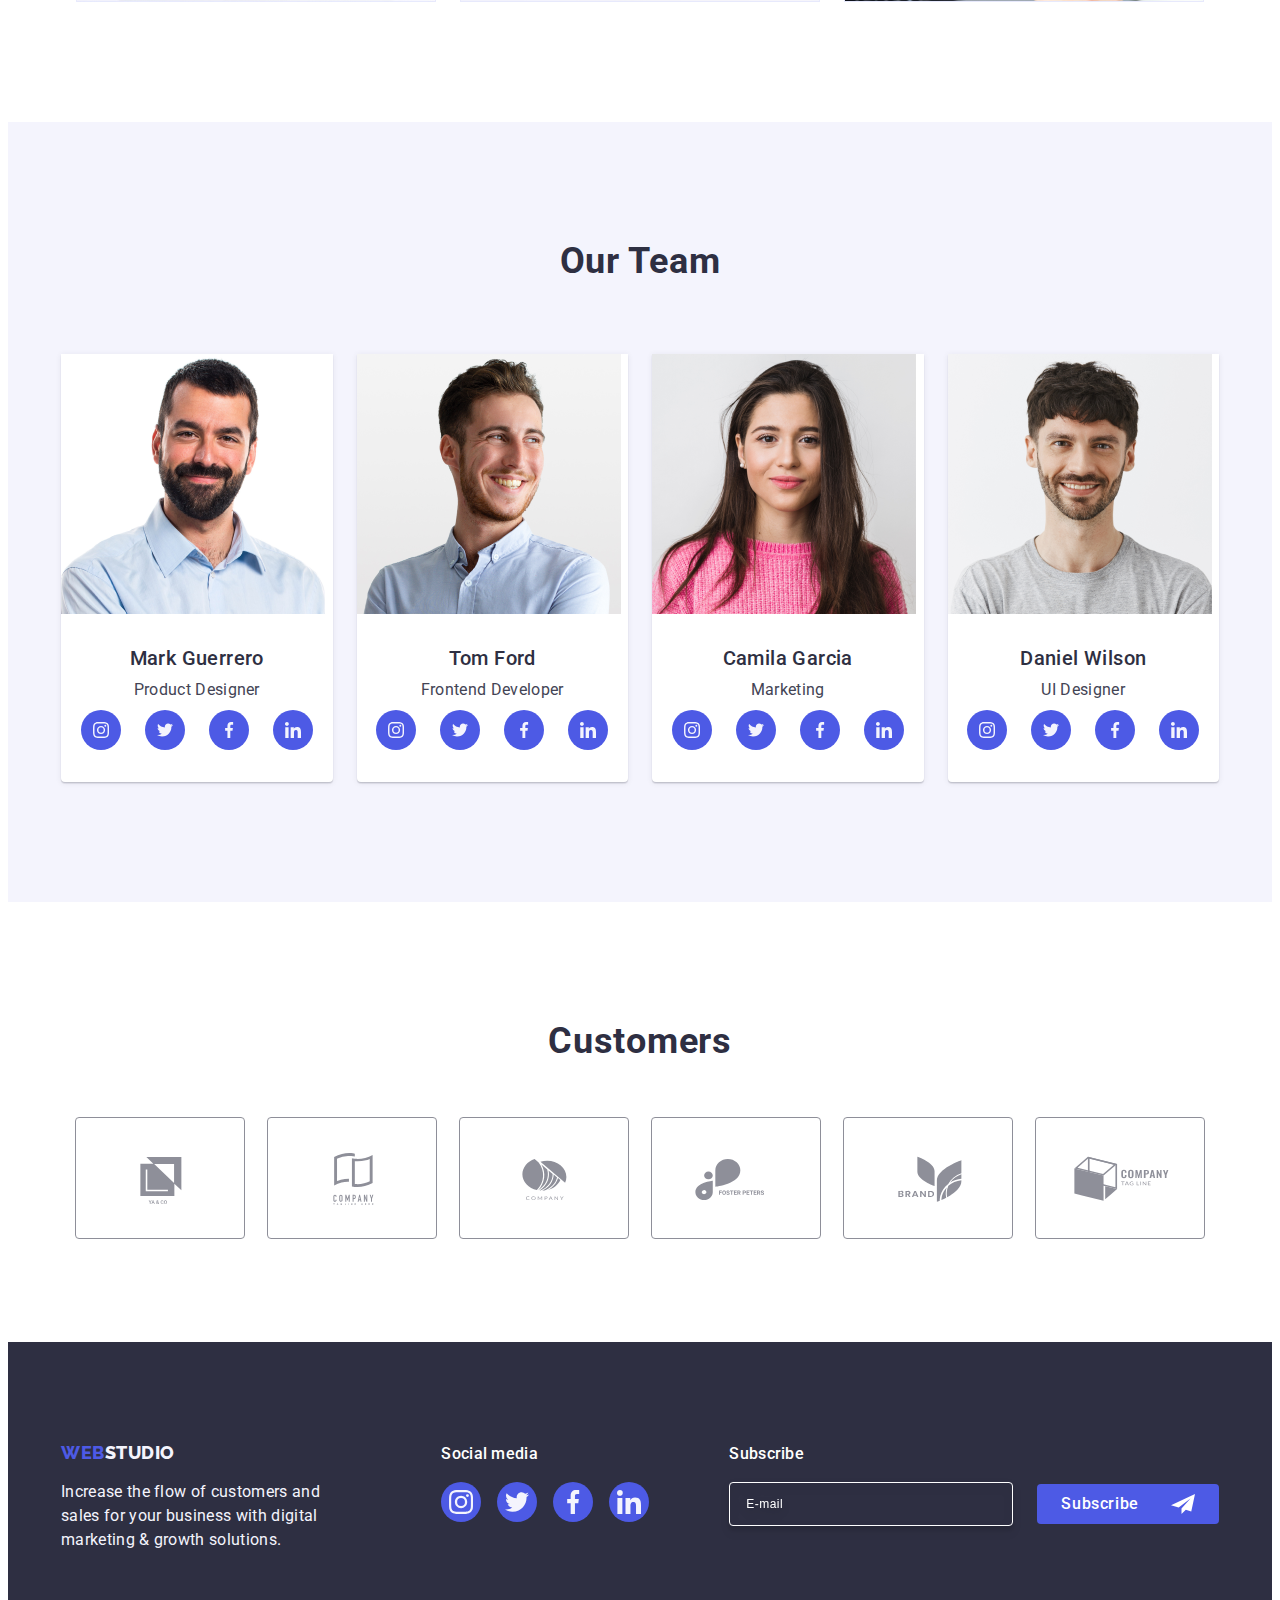
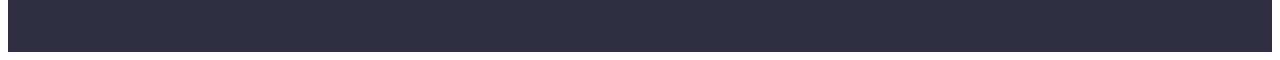
==== commit eeeb417a: "add" ====
--- a/index.html
+++ b/index.html
@@ -428,16 +428,19 @@
             </li>
           </ul>
         </div>
+
+        <!-- BLOK FOOTER-FORM-->
+
         <div class="subscribe-container">
           <p class="subscribe-title">Subscribe</p>
-          <form class="footer-form" name="Subscribe" autocomplete="off" novalidate>
+          <form class="footer-form" name="subscribe_form" autocomplete="off" novalidate>
             <label class="footer-label">
-              <input class="form-mail" type="mail" name="email_address" placeholder="E-mail" />
+              <input class="form-mail" type="email" name="email-address" placeholder="E-mail" />
             </label>
             <button class="subscribe-button" type="submit">
               Subscribe
               <svg class="icon-subscribe" width="24" height="24">
-                <use href="/images/icons.svg#icon-Subscribe"></use>
+                <use href="./images/icons.svg#icon-Subscribe"></use>
               </svg>
             </button>
           </form>
@@ -455,13 +458,15 @@
           </svg>
         </button>
 
+        <!--BLOK MODAL-FORM-->
+
         <strong class="modal-title">Leave your contacts and we will call you back</strong>
-        <form class="modal-form">
+        <form class="modal-form" name="service_form">
           <label class="modal-form-lable">
             <span class="modal-form-span">Name</span>
             <input class="modal-form-input" type="text" name="user_name" autofocus />
-            <svg class="modal-form-icon" width="18" height="18">
-              <use href="./images/icons.svg#icon-person"></use>
+            <svg class="modal-form-icon" width="18" height="24">
+              <use href="./images/icons.svg#icon-person-black"></use>
             </svg>
           </label>
           <label class="modal-form-lable">
@@ -480,7 +485,27 @@
           </label>
           <label class="modal-form-lable">
             <span class="modal-form-span">Comment</span>
-            <textarea class="modal-form-textaria" name="" placeholder="Text input"></textarea>
+            <textarea
+              class="modal-form-textaria"
+              name="user_comment"
+              placeholder="Text input"
+            ></textarea>
+          </label>
+          <label class="modal-form-agreement">
+            <input
+              class="modal-form-checkbox visually-hidden"
+              type="checkbox"
+              name="user_checkbox"
+            />
+            <span class="modal-form-custom-checkbox">
+              <svg class="modal-form-checkbox-icon" width="10" height="8">
+                <use href="./images/icons.svg#icon-Checkmark"></use>
+              </svg>
+            </span>
+            <span class="modal-form-textaria-span">
+              I accept the terms and conditions of the
+              <a class="modal-form-textaria-link" href="#">Privacy Policy</a>
+            </span>
           </label>
           <button class="button-hero" type="submit">Send</button>
         </form>
--- a/css/styles.css
+++ b/css/styles.css
@@ -610,7 +610,12 @@
   margin-left: 80px;
 }
 .form-mail{
-  padding: 0;
+  font-size: 12px;
+  padding-left: 16px;
+  line-height: 1.5;
+  filter: drop-shadow(0px 4px 4px rgba(0, 0, 0, 0.15));
+  letter-spacing: 0.48px;
+  color: var(--white, #FFF);
   width: 264px;
   height: 40px;
   flex-shrink: 0;
@@ -621,11 +626,14 @@
 }
 
 .subscribe-button {
+  min-width: 165px;
+  height: 40px;
   color: var(--white, #FFF);
   text-align: center;
   font-size: 16px;
-  font-family: Roboto;
+  font-family: "Roboto", sans-serif;
   font-style: normal;
+  cursor: pointer;
   font-weight: 500;
   line-height: 1.5;
   letter-spacing: 0.64px;
@@ -636,20 +644,15 @@
   gap: 16px;
   border-radius: 4px;
   background: var(--iris, #4D5AE5);
+  border: none;
 }
 
 .icon-subscribe {
-
+margin-left: 16px;
 }
 .form-mail::placeholder{
-  padding-left: 16px;
   color: var(--white, #FFF);
-    font-size: 12px;
-    font-family: Roboto;
-    font-style: normal;
-    font-weight: 400;
-    line-height: 1.15;
-    letter-spacing: 0.48px;
+
 }
 
  /*  Modal window/  */
@@ -740,6 +743,7 @@
   font-size: 12px;
   line-height: 1.17;
   letter-spacing: 0.48px;
+  margin-bottom: 4px;
 }
 .modal-form-input{
   width: 100%;
@@ -760,10 +764,10 @@
 }
 .modal-form{
   display: flex;
-    width: 360px;
-    flex-direction: column;
-    align-items: flex-start;
-    gap: 8px;
+  width: 360px;
+  flex-direction: column;
+  align-items: flex-start;
+  gap: 8px;
 }
 .modal-form-lable{
   position: relative;
@@ -776,15 +780,12 @@
   fill: #2E2F42;
 }
 .modal-form-textaria{
-  padding-top: 8px;
-  padding-left: 16px;
+  padding: 8px 16px;
   margin-bottom: 16px;
-  font-size: 12px;
-  line-height: 14px;
-  letter-spacing: 0.48px;
-  width: 360px;
+  width: 100%;
   height: 120px;
   flex-shrink: 0;
+  resize: none;
   outline: transparent;
   border-radius: 4px;
   border: 1px solid var(--navyblue-modal, rgba(46, 47, 66, 0.40));
@@ -792,7 +793,50 @@
 }
 .modal-form-textaria::placeholder{
   color: var(--navyblue-modal, rgba(46, 47, 66, 0.40));
+  font-size: 12px;
+  line-height: 14px;
+  letter-spacing: 0.48px;
 }
 .modal-form-textaria:focus{
 border: 1px solid #4D5AE5;
+}
+.modal-form-agreement{
+  display: flex;
+  align-items: center;
+  gap: 8px;
+  margin-bottom: 24px;
+
+}
+.modal-form-agreement + .button-hero {
+  margin-bottom: 24px;
+}
+.modal-form-checkbox-icon{
+opacity: 0;
+transition: opacity 250ms cubic-bezier(0.4, 0, 0.2, 1);
+}
+
+.modal-form-custom-checkbox{
+  width: 16px;
+  height: 16px;
+  flex-shrink: 0;
+  border-radius: 2px;
+  border: 1px solid var(--navyblue-modal, rgba(46, 47, 66, 0.40));
+  display: flex;
+  justify-content: center;
+  align-items: center;
+  transition: border 250ms cubic-bezier(0.4, 0, 0.2, 1), background-color 250ms cubic-bezier(0.4, 0, 0.2, 1);
+}
+.modal-form-checkbox:checked + .modal-form-custom-checkbox{
+  border: 1px solid var(--color-ocean);
+  background-color: var(--color-ocean);
+}
+.modal-form-checkbox:checked + .modal-form-custom-checkbox > .modal-form-checkbox-icon{
+  opacity: 1;
+}
+.modal-form-textaria-span{
+color: #8E8F99;
+  font-family: Roboto;
+  font-size: 12px;
+  line-height: 14px;
+  letter-spacing: 0.48px;
 }